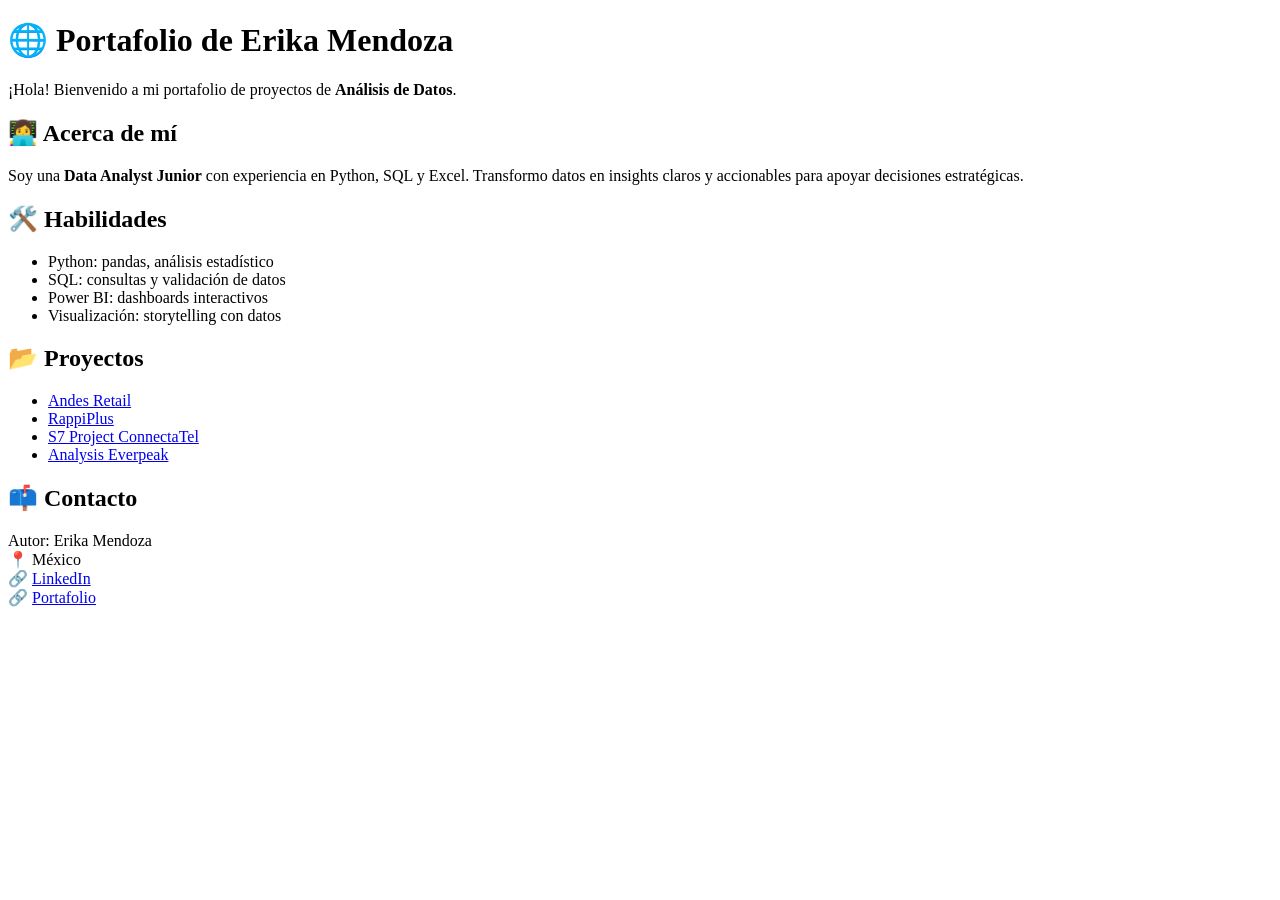
==== 1index.html @ e2ad4992 "Update and rename README.md to 1index.html" ====
<!DOCTYPE html>
<html lang="es">
<head>
    <meta charset="UTF-8">
    <meta name="viewport" content="width=device-width, initial-scale=1.0">
    <title>Portafolio de Erika Mendoza</title>
    <link rel="stylesheet" href="style.css">
</head>
<body>
    <header>
        <h1>🌐 Portafolio de Erika Mendoza</h1>
        <p>¡Hola! Bienvenido a mi portafolio de proyectos de <strong>Análisis de Datos</strong>.</p>
    </header>

    <section>
        <h2>👩‍💻 Acerca de mí</h2>
        <p>Soy una <strong>Data Analyst Junior</strong> con experiencia en Python, SQL y Excel. Transformo datos en insights claros y accionables para apoyar decisiones estratégicas.</p>
    </section>

    <section>
        <h2>🛠️ Habilidades</h2>
        <ul>
            <li>Python: pandas, análisis estadístico</li>
            <li>SQL: consultas y validación de datos</li>
            <li>Power BI: dashboards interactivos</li>
            <li>Visualización: storytelling con datos</li>
        </ul>
    </section>

    <section>
        <h2>📂 Proyectos</h2>
        <ul>
            <li><a href="https://github.com/erikkam28-cpu/Andes-Retail">Andes Retail</a></li>
            <li><a href="https://github.com/erikkam28-cpu/RappiPlus">RappiPlus</a></li>
            <li><a href="https://github.com/erikkam28-cpu/S7-Project-ConnectaTel.ipynb">S7 Project ConnectaTel</a></li>
            <li><a href="https://github.com/erikkam28-cpu/analysis-everpeak">Analysis Everpeak</a></li>
        </ul>
    </section>

    <section>
        <h2>📫 Contacto</h2>
        <p>Autor: Erika Mendoza<br>
        📍 México<br>
        🔗 <a href="https://linkedin.com/in/tuusuario">LinkedIn</a><br>
        🔗 <a href="https://erikkam28-cpu.github.io">Portafolio</a></p>
    </section>
</body>
</html>
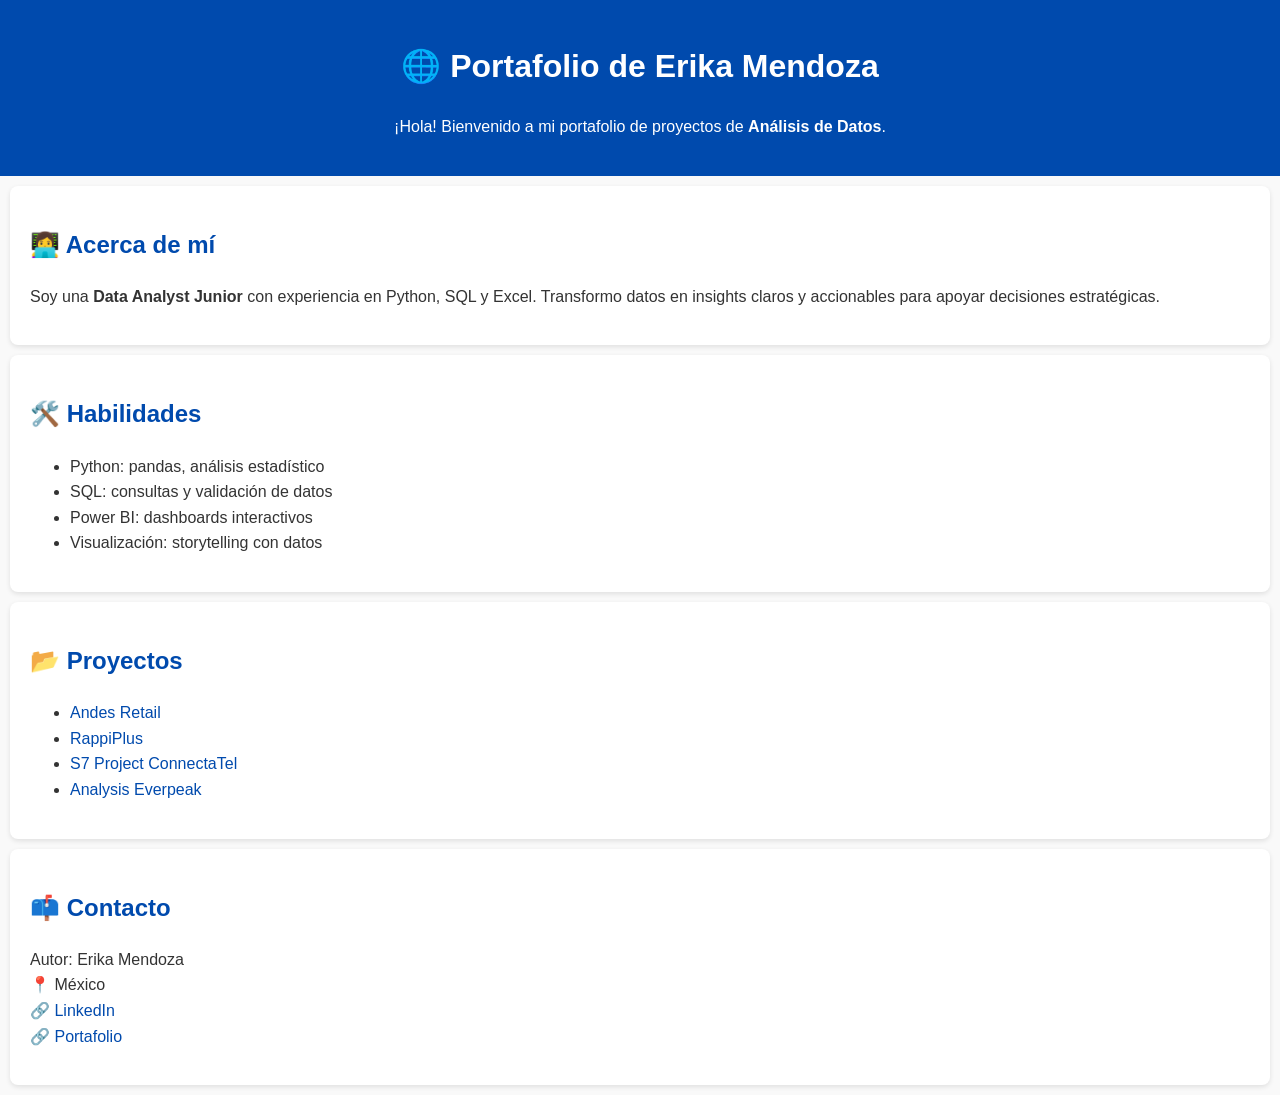
==== commit 10567302: "Update contact links in 1index.html" ====
--- a/1index.html
+++ b/1index.html
@@ -41,8 +41,8 @@
         <h2>📫 Contacto</h2>
         <p>Autor: Erika Mendoza<br>
         📍 México<br>
-        🔗 <a href="https://linkedin.com/in/tuusuario">LinkedIn</a><br>
-        🔗 <a href="https://erikkam28-cpu.github.io">Portafolio</a></p>
+        🔗 <a href="https://linkedin.com/in/erika-mendoza-del-angel-ab3099292">LinkedIn</a><br>
+        🔗 <a href="https://https://erika-mendoza.github.io/ERIKA-MENDOZA/">Portafolio</a></p>
     </section>
 </body>
 </html>
--- a/style.css
+++ b/style.css
@@ -0,0 +1,36 @@
+body {
+    font-family: Arial, sans-serif;
+    margin: 0;
+    padding: 0;
+    line-height: 1.6;
+    background-color: #f9f9f9;
+    color: #333;
+}
+
+header {
+    background: #004aad;
+    color: white;
+    padding: 20px;
+    text-align: center;
+}
+
+section {
+    padding: 20px;
+    margin: 10px;
+    background: white;
+    border-radius: 8px;
+    box-shadow: 0 2px 5px rgba(0,0,0,0.1);
+}
+
+h2 {
+    color: #004aad;
+}
+
+a {
+    color: #004aad;
+    text-decoration: none;
+}
+
+a:hover {
+    text-decoration: underline;
+}
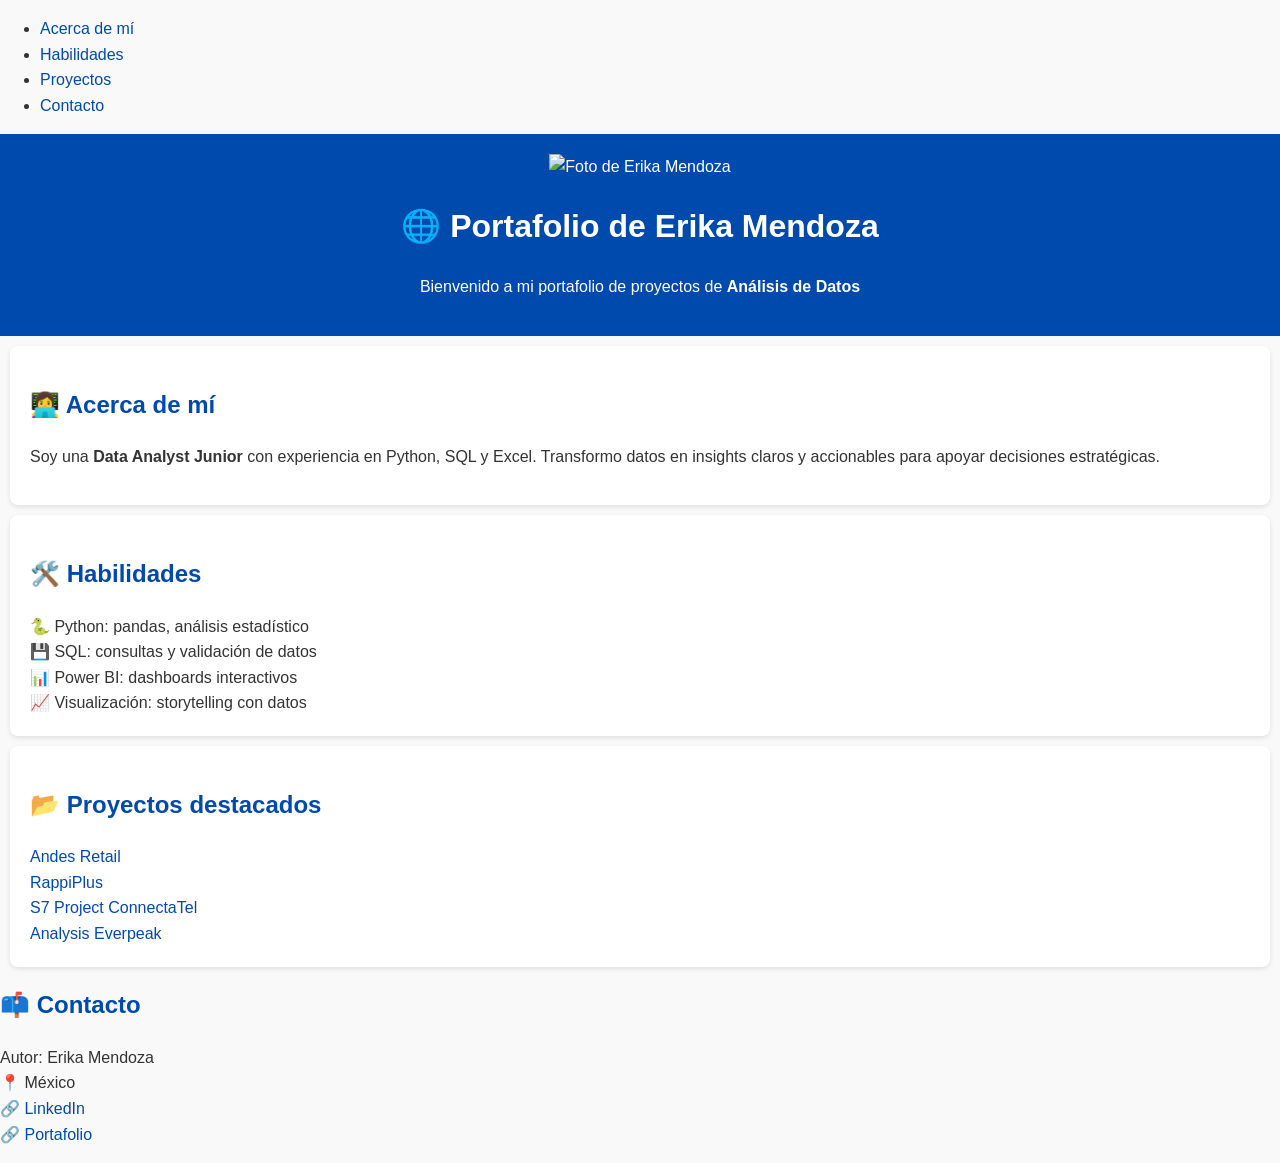
==== commit 9be7e8cb: "Revamp portfolio layout and content Updated the structure of the portfolio webpage, including naviga" ====
--- a/1index.html
+++ b/1index.html
@@ -7,42 +7,56 @@
     <link rel="stylesheet" href="style.css">
 </head>
 <body>
+    <!-- Barra de navegación -->
+    <nav>
+        <ul>
+            <li><a href="#about">Acerca de mí</a></li>
+            <li><a href="#skills">Habilidades</a></li>
+            <li><a href="#projects">Proyectos</a></li>
+            <li><a href="#contact">Contacto</a></li>
+        </ul>
+    </nav>
+
+    <!-- Encabezado con foto -->
     <header>
+        <img src="tu_foto.jpg" alt="Foto de Erika Mendoza" class="profile-pic">
         <h1>🌐 Portafolio de Erika Mendoza</h1>
-        <p>¡Hola! Bienvenido a mi portafolio de proyectos de <strong>Análisis de Datos</strong>.</p>
+        <p>Bienvenido a mi portafolio de proyectos de <strong>Análisis de Datos</strong></p>
     </header>
 
-    <section>
+    <!-- Secciones -->
+    <section id="about">
         <h2>👩‍💻 Acerca de mí</h2>
         <p>Soy una <strong>Data Analyst Junior</strong> con experiencia en Python, SQL y Excel. Transformo datos en insights claros y accionables para apoyar decisiones estratégicas.</p>
     </section>
 
-    <section>
+    <section id="skills">
         <h2>🛠️ Habilidades</h2>
-        <ul>
-            <li>Python: pandas, análisis estadístico</li>
-            <li>SQL: consultas y validación de datos</li>
-            <li>Power BI: dashboards interactivos</li>
-            <li>Visualización: storytelling con datos</li>
-        </ul>
+        <div class="cards">
+            <div class="card">🐍 Python: pandas, análisis estadístico</div>
+            <div class="card">💾 SQL: consultas y validación de datos</div>
+            <div class="card">📊 Power BI: dashboards interactivos</div>
+            <div class="card">📈 Visualización: storytelling con datos</div>
+        </div>
     </section>
 
-    <section>
-        <h2>📂 Proyectos</h2>
-        <ul>
-            <li><a href="https://github.com/erikkam28-cpu/Andes-Retail">Andes Retail</a></li>
-            <li><a href="https://github.com/erikkam28-cpu/RappiPlus">RappiPlus</a></li>
-            <li><a href="https://github.com/erikkam28-cpu/S7-Project-ConnectaTel.ipynb">S7 Project ConnectaTel</a></li>
-            <li><a href="https://github.com/erikkam28-cpu/analysis-everpeak">Analysis Everpeak</a></li>
-        </ul>
+    <section id="projects">
+        <h2>📂 Proyectos destacados</h2>
+        <div class="cards">
+            <div class="card"><a href="https://github.com/erikkam28-cpu/Andes-Retail">Andes Retail</a></div>
+            <div class="card"><a href="https://github.com/erikkam28-cpu/RappiPlus">RappiPlus</a></div>
+            <div class="card"><a href="https://github.com/erikkam28-cpu/S7-Project-ConnectaTel.ipynb">S7 Project ConnectaTel</a></div>
+            <div class="card"><a href="https://github.com/erikkam28-cpu/analysis-everpeak">Analysis Everpeak</a></div>
+        </div>
     </section>
 
-    <section>
+    <footer id="contact">
         <h2>📫 Contacto</h2>
         <p>Autor: Erika Mendoza<br>
         📍 México<br>
-        🔗 <a href="https://linkedin.com/in/erika-mendoza-del-angel-ab3099292">LinkedIn</a><br>
-        🔗 <a href="https://https://erika-mendoza.github.io/ERIKA-MENDOZA/">Portafolio</a></p>
-    </section>
+        🔗 <a href="https://linkedin.com/in/tuusuario">LinkedIn</a><br>
+        🔗 <a href="https://erikkam28-cpu.github.io">Portafolio</a></p>
+    </footer>
 </body>
 </html>
+
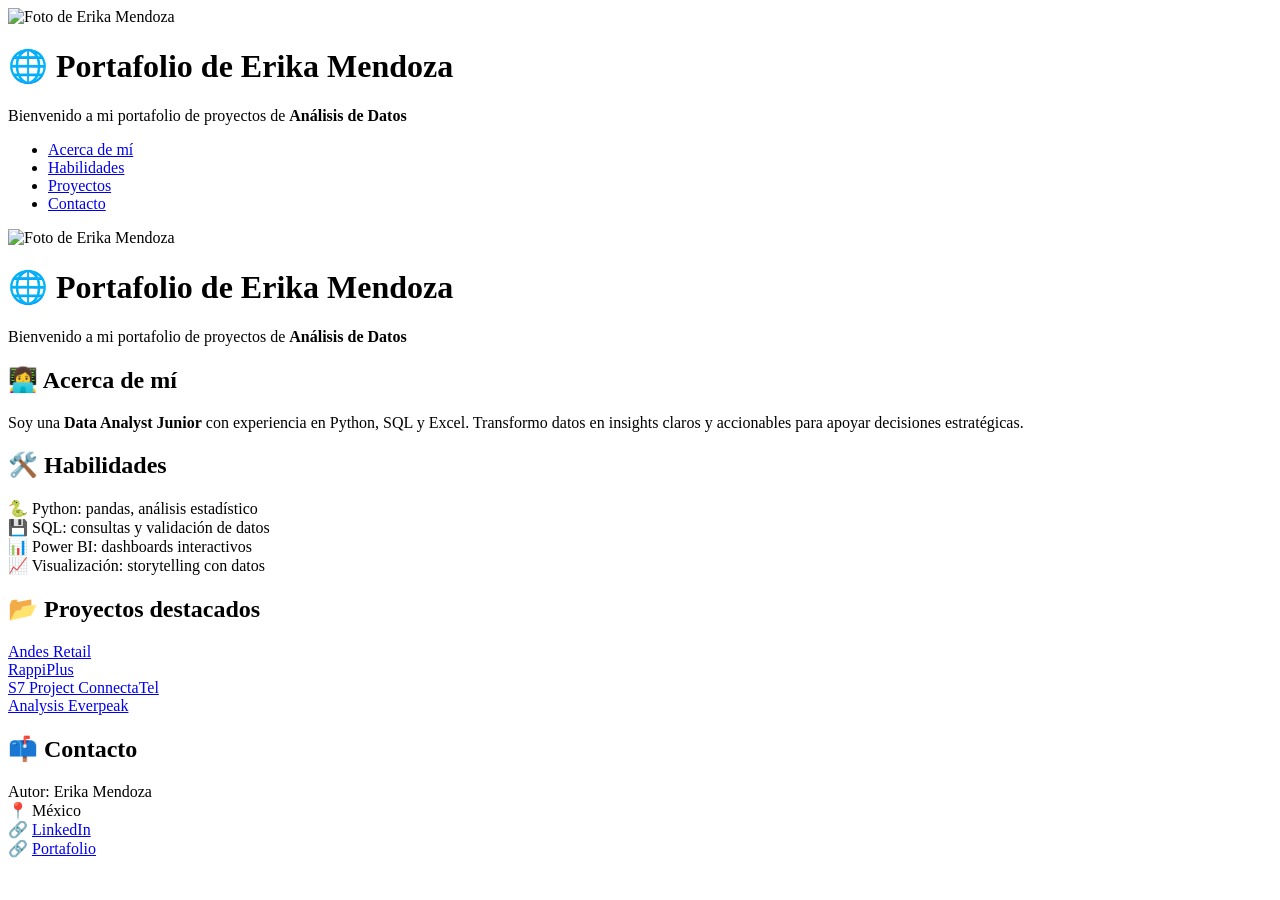
==== commit 89ac7d5b: "Add header with portfolio title and welcome message Added header section with a banner and profile p" ====
--- a/1index.html
+++ b/1index.html
@@ -1,11 +1,11 @@
-<!DOCTYPE html>
-<html lang="es">
-<head>
-    <meta charset="UTF-8">
-    <meta name="viewport" content="width=device-width, initial-scale=1.0">
-    <title>Portafolio de Erika Mendoza</title>
-    <link rel="stylesheet" href="style.css">
-</head>
+<header>
+    <div class="banner">
+        <img src="tu_foto.jpg" alt="Foto de Erika Mendoza" class="profile-pic">
+        <h1>🌐 Portafolio de Erika Mendoza</h1>
+        <p>Bienvenido a mi portafolio de proyectos de <strong>Análisis de Datos</strong></p>
+    </div>
+</header>
+
 <body>
     <!-- Barra de navegación -->
     <nav>
